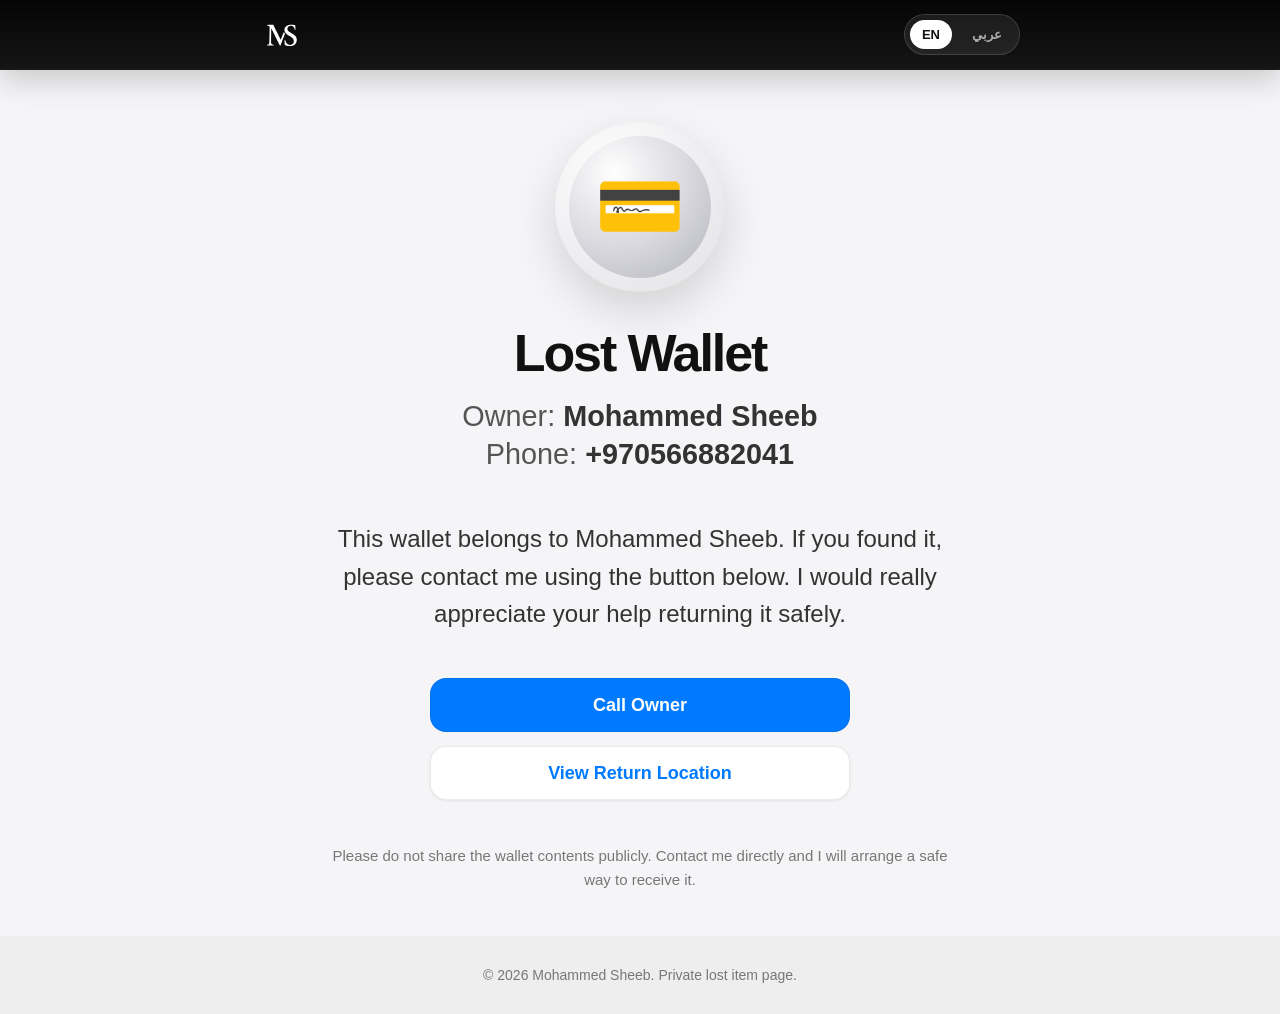
==== ms-wallet-9xA2kL/index.html @ 08179591 "Update index.html" ====
<!DOCTYPE html>
<html lang="en">
<head>
  <meta charset="UTF-8" />
  <meta name="viewport" content="width=device-width, initial-scale=1.0" />

  <title>Lost Wallet | Mohammed Sheeb</title>

  <meta name="robots" content="noindex, nofollow, noarchive" />
  <meta name="googlebot" content="noindex, nofollow, noarchive" />

  <link rel="icon" type="image/svg+xml" href="/assets/images/logos/Logo.svg" />
  <link rel="apple-touch-icon" href="/assets/images/logos/logo.png" />

  <style>
    *{
      margin:0;
      padding:0;
      box-sizing:border-box;
    }

    body{
      min-height:100vh;
      background:#f5f5f7;
      color:#111;
      font-family:-apple-system, BlinkMacSystemFont, "Segoe UI", Arial, sans-serif;
      line-height:1.6;
      overflow-x:hidden;
    }

    a{
      text-decoration:none;
      color:inherit;
    }

    header{
      width:100%;
      height:70px;
      background:linear-gradient(180deg, #050505, #151515);
      display:flex;
      align-items:center;
      justify-content:center;
      padding:0 20px;
      box-shadow:0 10px 30px rgba(0,0,0,.18);
      border-bottom:1px solid rgba(255,255,255,.08);
    }

    .header-inner{
      width:100%;
      max-width:760px;
      display:flex;
      align-items:center;
      justify-content:space-between;
      gap:16px;
      direction:ltr;
    }

    .logo-img{
      height:42px;
      width:auto;
      display:block;
      object-fit:contain;
      filter:brightness(0) invert(1);
    }

    .lang-switch{
      display:flex;
      align-items:center;
      gap:8px;
      direction:ltr;
      background:rgba(255,255,255,.08);
      border:1px solid rgba(255,255,255,.14);
      border-radius:999px;
      padding:5px;
      flex-shrink:0;
    }

    .lang-btn{
      border:0;
      border-radius:999px;
      padding:7px 12px;
      background:transparent;
      color:#aaa;
      font-size:13px;
      font-weight:700;
      cursor:pointer;
    }

    .lang-btn.active{
      background:#fff;
      color:#111;
    }

    .wallet-page{
      min-height:calc(100vh - 70px);
      display:flex;
      flex-direction:column;
      align-items:center;
      text-align:center;
      padding:52px 22px 0;
    }

    .wallet-icon{
      width:170px;
      height:170px;
      border-radius:50%;
      margin-bottom:34px;
      background:
        radial-gradient(circle at 35% 30%, #fff, #d9d9df 45%, #a9a9b2 100%);
      box-shadow:
        inset 0 0 0 14px rgba(255,255,255,.65),
        0 18px 45px rgba(0,0,0,.14);
      display:flex;
      align-items:center;
      justify-content:center;
      font-size:72px;
    }

    .wallet-title{
      font-size:clamp(2.1rem, 8vw, 3.25rem);
      line-height:1.05;
      font-weight:800;
      letter-spacing:-.04em;
      margin-bottom:16px;
      color:#111;
    }

    .wallet-info{
      font-size:clamp(1.22rem, 5vw, 1.8rem);
      line-height:1.35;
      color:#555;
      margin-bottom:46px;
    }

    .wallet-info strong{
      color:#333;
      font-weight:650;
    }

    .wallet-text{
      max-width:620px;
      font-size:clamp(1.12rem, 4.5vw, 1.5rem);
      line-height:1.55;
      color:#333;
      margin-bottom:28px;
    }

    .wallet-actions{
      width:100%;
      max-width:420px;
      display:grid;
      gap:14px;
      margin:18px auto 44px;
    }

    .wallet-btn{
      display:flex;
      align-items:center;
      justify-content:center;
      min-height:54px;
      border-radius:16px;
      font-size:18px;
      font-weight:750;
      border:1px solid rgba(0,0,0,.08);
    }

    .wallet-btn.call{
      background:#007aff;
      color:#fff;
    }

    .wallet-btn.location{
      background:#fff;
      color:#007aff;
      box-shadow:0 1px 3px rgba(0,0,0,.08);
    }

    .wallet-note{
      max-width:620px;
      font-size:15px;
      line-height:1.6;
      color:#777;
      margin-bottom:44px;
    }

    .wallet-footer{
      width:100vw;
      margin-left:calc(50% - 50vw);
      margin-right:calc(50% - 50vw);
      margin-top:auto;
      background:#eeeeef;
      padding:28px 22px calc(28px + env(safe-area-inset-bottom));
      text-align:center;
      color:#777;
      font-size:14px;
    }

    .wallet-footer-inner{
      width:100%;
      max-width:760px;
      margin:0 auto;
      text-align:center;
    }

    [dir="rtl"] .wallet-page,
    [dir="rtl"] .wallet-footer{
      direction:rtl;
    }

    [dir="rtl"] .wallet-title{
      letter-spacing:0;
    }

    @media(max-width:480px){
      header{
        height:64px;
        padding:0 16px;
      }

      .logo-img{
        height:38px;
      }

      .wallet-page{
        min-height:calc(100vh - 64px);
        padding:42px 22px 0;
      }

      .wallet-icon{
        width:150px;
        height:150px;
        font-size:62px;
      }

      .wallet-actions{
        margin-bottom:38px;
      }

      .lang-btn{
        padding:6px 10px;
        font-size:12px;
      }

      .wallet-footer{
        padding:26px 18px calc(26px + env(safe-area-inset-bottom));
      }
    }
  </style>
</head>

<body>
  <header>
    <div class="header-inner">
      <a href="/" aria-label="Mohammed Sheeb Home">
        <img src="/assets/images/logos/Logo.svg" alt="Mohammed Sheeb Logo" class="logo-img" />
      </a>

      <div class="lang-switch" aria-label="Language switcher">
        <button class="lang-btn" type="button" data-lang="en">EN</button>
        <button class="lang-btn" type="button" data-lang="ar">عربي</button>
      </div>
    </div>
  </header>

  <main class="wallet-page">
    <div class="wallet-icon">💳</div>

    <h1 class="wallet-title" data-i18n="title">Lost Wallet</h1>

    <div class="wallet-info">
      <span data-i18n="ownerLabel">Owner</span>:
      <strong>Mohammed Sheeb</strong><br />
      <span data-i18n="phoneLabel">Phone</span>:
      <strong>+970566882041</strong>
    </div>

    <p class="wallet-text" data-i18n="description">
      This wallet belongs to Mohammed Sheeb. If you found it, please contact me using the button below. I would really appreciate your help returning it safely.
    </p>

    <div class="wallet-actions">
      <a class="wallet-btn call" href="tel:+970566882041" data-i18n="callBtn">Call Owner</a>

      <a class="wallet-btn location" href="https://maps.app.goo.gl/KhEdy8MNBgiMYA698" target="_blank" rel="noopener noreferrer" data-i18n="locationBtn">
        View Return Location
      </a>
    </div>

    <p class="wallet-note" data-i18n="note">
      Please do not share the wallet contents publicly. Contact me directly and I will arrange a safe way to receive it.
    </p>

    <footer class="wallet-footer">
      <div class="wallet-footer-inner">
        <span data-i18n="footer">© 2026 Mohammed Sheeb. Private lost item page.</span>
      </div>
    </footer>
  </main>

  <script>
    const translations = {
      en: {
        title: "Lost Wallet",
        ownerLabel: "Owner",
        phoneLabel: "Phone",
        description: "This wallet belongs to Mohammed Sheeb. If you found it, please contact me using the button below. I would really appreciate your help returning it safely.",
        callBtn: "Call Owner",
        locationBtn: "View Return Location",
        note: "Please do not share the wallet contents publicly. Contact me directly and I will arrange a safe way to receive it.",
        footer: "© 2026 Mohammed Sheeb. Private lost item page."
      },
      ar: {
        title: "محفظة مفقودة",
        ownerLabel: "المالك",
        phoneLabel: "رقم الهاتف",
        description: "هذه المحفظة تعود إلى Mohammed Sheeb. إذا عثرت عليها، الرجاء التواصل معي من خلال الزر بالأسفل. أقدّر مساعدتك في إعادتها بأمان.",
        callBtn: "اتصل بالمالك",
        locationBtn: "عرض مكان التسليم",
        note: "الرجاء عدم نشر محتويات المحفظة. تواصل معي مباشرة وسأرتب طريقة آمنة لاستلامها.",
        footer: "© 2026 Mohammed Sheeb. صفحة خاصة لغرض مفقود."
      }
    };

    function setLanguage(lang) {
      const selected = translations[lang] ? lang : "en";

      document.documentElement.lang = selected;
      document.documentElement.dir = selected === "ar" ? "rtl" : "ltr";

      document.querySelectorAll("[data-i18n]").forEach((el) => {
        const key = el.getAttribute("data-i18n");
        el.textContent = translations[selected][key];
      });

      document.querySelectorAll(".lang-btn").forEach((btn) => {
        btn.classList.toggle("active", btn.dataset.lang === selected);
      });

      localStorage.setItem("walletLang", selected);
    }

    const savedLang = localStorage.getItem("walletLang");
    const deviceLang = navigator.language && navigator.language.toLowerCase().startsWith("ar")
      ? "ar"
      : "en";

    setLanguage(savedLang || deviceLang);

    document.querySelectorAll(".lang-btn").forEach((btn) => {
      btn.addEventListener("click", () => {
        setLanguage(btn.dataset.lang);
      });
    });
  </script>
</body>
</html>
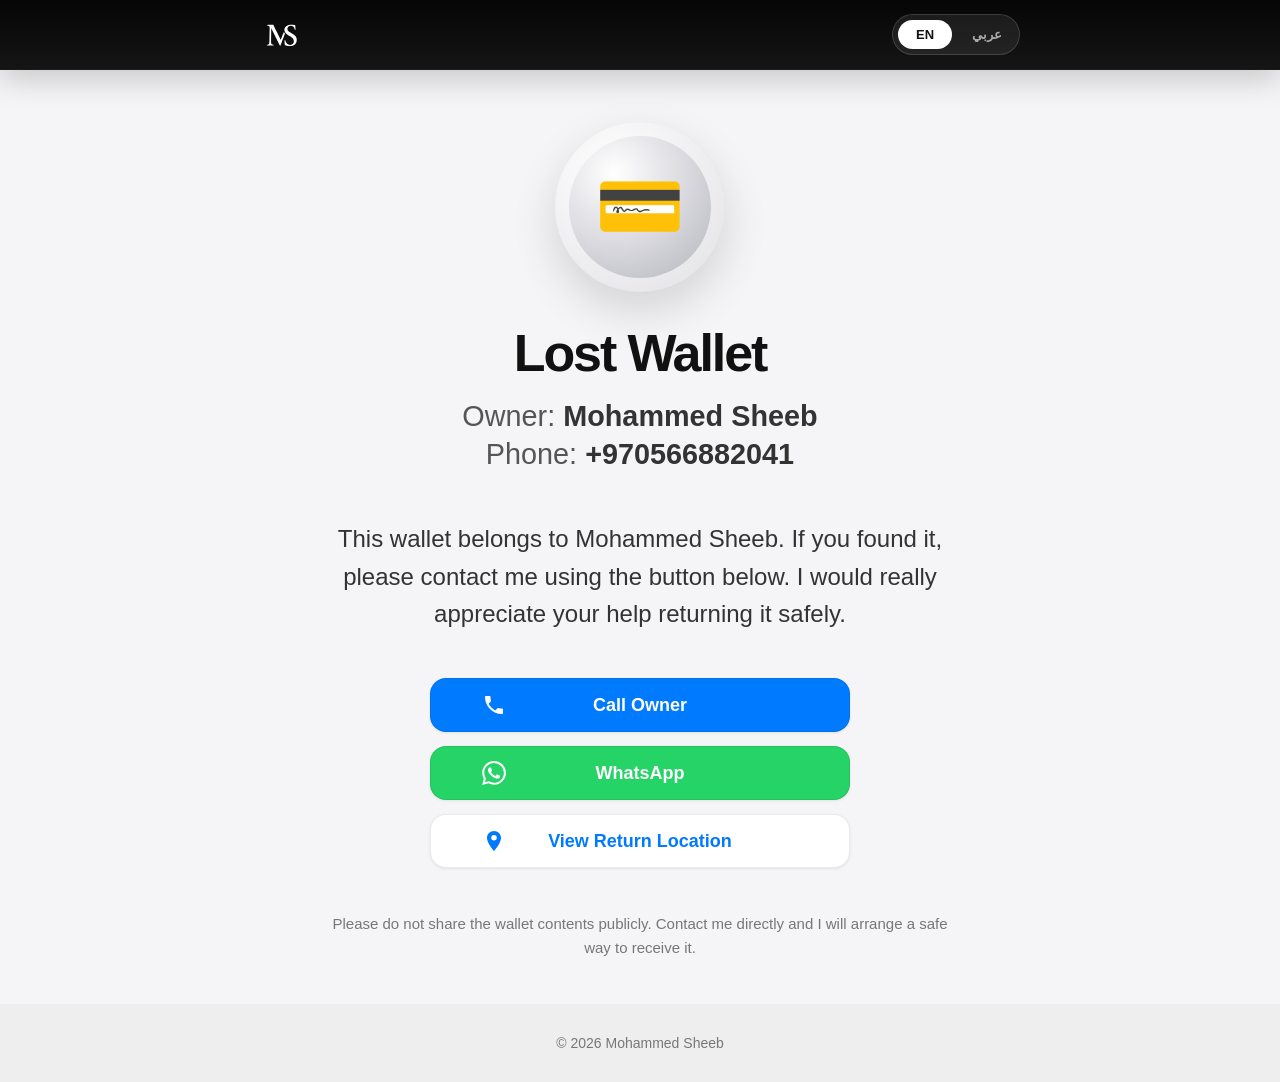
==== commit 4820bdc5: "Update index.html" ====
--- a/ms-wallet-9xA2kL/index.html
+++ b/ms-wallet-9xA2kL/index.html
@@ -2,7 +2,7 @@
 <html lang="en">
 <head>
   <meta charset="UTF-8" />
-  <meta name="viewport" content="width=device-width, initial-scale=1.0" />
+  <meta name="viewport" content="width=device-width, initial-scale=1.0, maximum-scale=1.0, user-scalable=no">
 
   <title>Lost Wallet | Mohammed Sheeb</title>
 
@@ -26,6 +26,7 @@
       font-family:-apple-system, BlinkMacSystemFont, "Segoe UI", Arial, sans-serif;
       line-height:1.6;
       overflow-x:hidden;
+      touch-action:manipulation;
     }
 
     a{
@@ -52,7 +53,7 @@
       align-items:center;
       justify-content:space-between;
       gap:16px;
-      direction:ltr;
+      direction:ltr !important;
     }
 
     .logo-img{
@@ -67,7 +68,7 @@
       display:flex;
       align-items:center;
       gap:8px;
-      direction:ltr;
+      direction:ltr !important;
       background:rgba(255,255,255,.08);
       border:1px solid rgba(255,255,255,.14);
       border-radius:999px;
@@ -79,11 +80,13 @@
       border:0;
       border-radius:999px;
       padding:7px 12px;
+      min-width:54px;
       background:transparent;
       color:#aaa;
       font-size:13px;
       font-weight:700;
       cursor:pointer;
+      text-align:center;
     }
 
     .lang-btn.active{
@@ -137,6 +140,14 @@
       font-weight:650;
     }
 
+    .phone-number{
+      direction:ltr !important;
+      unicode-bidi:isolate !important;
+      display:inline-block;
+      color:#333;
+      font-weight:650;
+    }
+
     .wallet-text{
       max-width:620px;
       font-size:clamp(1.12rem, 4.5vw, 1.5rem);
@@ -154,6 +165,7 @@
     }
 
     .wallet-btn{
+      position:relative;
       display:flex;
       align-items:center;
       justify-content:center;
@@ -162,6 +174,40 @@
       font-size:18px;
       font-weight:750;
       border:1px solid rgba(0,0,0,.08);
+      box-shadow:0 1px 3px rgba(0,0,0,.08);
+      padding:0 58px;
+      direction:ltr !important;
+      overflow:hidden;
+    }
+
+    .wallet-btn svg{
+      width:24px;
+      height:24px;
+      flex-shrink:0;
+    }
+
+    .btn-icon{
+      position:absolute;
+      left:48px;
+      top:50%;
+      transform:translateY(-50%);
+      display:flex;
+      align-items:center;
+      justify-content:center;
+      width:30px;
+      height:30px;
+      pointer-events:none;
+    }
+
+    .btn-text{
+      width:100%;
+      display:block;
+      text-align:center;
+      direction:inherit;
+    }
+
+    [dir="rtl"] .btn-text{
+      direction:rtl;
     }
 
     .wallet-btn.call{
@@ -169,10 +215,14 @@
       color:#fff;
     }
 
+    .wallet-btn.whatsapp{
+      background:#25d366;
+      color:#fff;
+    }
+
     .wallet-btn.location{
       background:#fff;
       color:#007aff;
-      box-shadow:0 1px 3px rgba(0,0,0,.08);
     }
 
     .wallet-note{
@@ -193,6 +243,7 @@
       text-align:center;
       color:#777;
       font-size:14px;
+      direction:ltr !important;
     }
 
     .wallet-footer-inner{
@@ -200,10 +251,11 @@
       max-width:760px;
       margin:0 auto;
       text-align:center;
-    }
-
-    [dir="rtl"] .wallet-page,
-    [dir="rtl"] .wallet-footer{
+      direction:ltr !important;
+      unicode-bidi:isolate !important;
+    }
+
+    [dir="rtl"] .wallet-page{
       direction:rtl;
     }
 
@@ -238,7 +290,16 @@
 
       .lang-btn{
         padding:6px 10px;
+        min-width:52px;
         font-size:12px;
+      }
+
+      .btn-icon{
+        left:42px;
+      }
+
+      .wallet-btn{
+        padding:0 54px;
       }
 
       .wallet-footer{
@@ -271,7 +332,7 @@
       <span data-i18n="ownerLabel">Owner</span>:
       <strong>Mohammed Sheeb</strong><br />
       <span data-i18n="phoneLabel">Phone</span>:
-      <strong>+970566882041</strong>
+      <strong class="phone-number">+970566882041</strong>
     </div>
 
     <p class="wallet-text" data-i18n="description">
@@ -279,10 +340,31 @@
     </p>
 
     <div class="wallet-actions">
-      <a class="wallet-btn call" href="tel:+970566882041" data-i18n="callBtn">Call Owner</a>
-
-      <a class="wallet-btn location" href="https://maps.app.goo.gl/KhEdy8MNBgiMYA698" target="_blank" rel="noopener noreferrer" data-i18n="locationBtn">
-        View Return Location
+      <a class="wallet-btn call" href="tel:+970566882041">
+        <span class="btn-icon">
+          <svg viewBox="0 0 24 24" fill="currentColor" aria-hidden="true">
+            <path d="M6.62 10.79c1.44 2.83 3.76 5.14 6.59 6.59l2.2-2.2c.27-.27.67-.36 1.02-.24 1.12.37 2.33.57 3.57.57.55 0 1 .45 1 1V20c0 .55-.45 1-1 1C10.61 21 3 13.39 3 4c0-.55.45-1 1-1h3.5c.55 0 1 .45 1 1 0 1.24.2 2.45.57 3.57.11.35.03.74-.25 1.02l-2.2 2.2z"/>
+          </svg>
+        </span>
+        <span class="btn-text" data-i18n="callBtn">Call Owner</span>
+      </a>
+
+      <a class="wallet-btn whatsapp" href="https://wa.me/message/LJ4ZSBIC6GZWL1" target="_blank" rel="noopener noreferrer">
+        <span class="btn-icon">
+          <svg viewBox="0 0 24 24" fill="currentColor" aria-hidden="true">
+            <path d="M20.52 3.48A11.86 11.86 0 0 0 12.08 0C5.56 0 .25 5.31.25 11.84c0 2.08.54 4.12 1.58 5.92L.15 24l6.39-1.67a11.84 11.84 0 0 0 5.54 1.41h.01c6.52 0 11.84-5.31 11.84-11.84 0-3.16-1.23-6.13-3.41-8.42zM12.09 21.74h-.01a9.82 9.82 0 0 1-5-1.37l-.36-.22-3.79.99 1.01-3.69-.24-.38a9.79 9.79 0 0 1-1.5-5.23c0-5.43 4.42-9.84 9.86-9.84a9.8 9.8 0 0 1 6.96 2.88 9.78 9.78 0 0 1 2.88 6.96c.02 5.43-4.4 9.9-9.81 9.9zm5.4-7.37c-.3-.15-1.76-.87-2.03-.97-.27-.1-.47-.15-.67.15-.2.3-.77.97-.94 1.17-.17.2-.35.22-.65.07-.3-.15-1.26-.46-2.4-1.47-.89-.79-1.49-1.77-1.66-2.07-.17-.3-.02-.46.13-.61.13-.13.3-.35.45-.52.15-.17.2-.3.3-.5.1-.2.05-.37-.02-.52-.07-.15-.67-1.61-.92-2.2-.24-.58-.49-.5-.67-.51h-.57c-.2 0-.52.07-.79.37-.27.3-1.04 1.02-1.04 2.48s1.07 2.88 1.22 3.08c.15.2 2.1 3.21 5.09 4.5.71.31 1.27.49 1.7.63.71.23 1.36.2 1.87.12.57-.09 1.76-.72 2.01-1.42.25-.7.25-1.29.17-1.42-.08-.13-.27-.2-.57-.35z"/>
+          </svg>
+        </span>
+        <span class="btn-text" data-i18n="whatsappBtn">WhatsApp</span>
+      </a>
+
+      <a class="wallet-btn location" href="https://maps.app.goo.gl/KhEdy8MNBgiMYA698" target="_blank" rel="noopener noreferrer">
+        <span class="btn-icon">
+          <svg viewBox="0 0 24 24" fill="currentColor" aria-hidden="true">
+            <path d="M12 2C8.13 2 5 5.13 5 9c0 5.25 7 13 7 13s7-7.75 7-13c0-3.87-3.13-7-7-7zm0 9.5A2.5 2.5 0 1 1 12 6a2.5 2.5 0 0 1 0 5.5z"/>
+          </svg>
+        </span>
+        <span class="btn-text" data-i18n="locationBtn">View Return Location</span>
       </a>
     </div>
 
@@ -292,7 +374,7 @@
 
     <footer class="wallet-footer">
       <div class="wallet-footer-inner">
-        <span data-i18n="footer">© 2026 Mohammed Sheeb. Private lost item page.</span>
+        <span>&copy; <span id="year"></span> Mohammed Sheeb</span>
       </div>
     </footer>
   </main>
@@ -305,9 +387,9 @@
         phoneLabel: "Phone",
         description: "This wallet belongs to Mohammed Sheeb. If you found it, please contact me using the button below. I would really appreciate your help returning it safely.",
         callBtn: "Call Owner",
+        whatsappBtn: "WhatsApp",
         locationBtn: "View Return Location",
-        note: "Please do not share the wallet contents publicly. Contact me directly and I will arrange a safe way to receive it.",
-        footer: "© 2026 Mohammed Sheeb. Private lost item page."
+        note: "Please do not share the wallet contents publicly. Contact me directly and I will arrange a safe way to receive it."
       },
       ar: {
         title: "محفظة مفقودة",
@@ -315,9 +397,9 @@
         phoneLabel: "رقم الهاتف",
         description: "هذه المحفظة تعود إلى Mohammed Sheeb. إذا عثرت عليها، الرجاء التواصل معي من خلال الزر بالأسفل. أقدّر مساعدتك في إعادتها بأمان.",
         callBtn: "اتصل بالمالك",
+        whatsappBtn: "واتساب",
         locationBtn: "عرض مكان التسليم",
-        note: "الرجاء عدم نشر محتويات المحفظة. تواصل معي مباشرة وسأرتب طريقة آمنة لاستلامها.",
-        footer: "© 2026 Mohammed Sheeb. صفحة خاصة لغرض مفقود."
+        note: "الرجاء عدم نشر محتويات المحفظة. تواصل معي مباشرة وسأرتب طريقة آمنة لاستلامها."
       }
     };
 
@@ -338,6 +420,8 @@
 
       localStorage.setItem("walletLang", selected);
     }
+
+    document.getElementById("year").textContent = new Date().getFullYear();
 
     const savedLang = localStorage.getItem("walletLang");
     const deviceLang = navigator.language && navigator.language.toLowerCase().startsWith("ar")
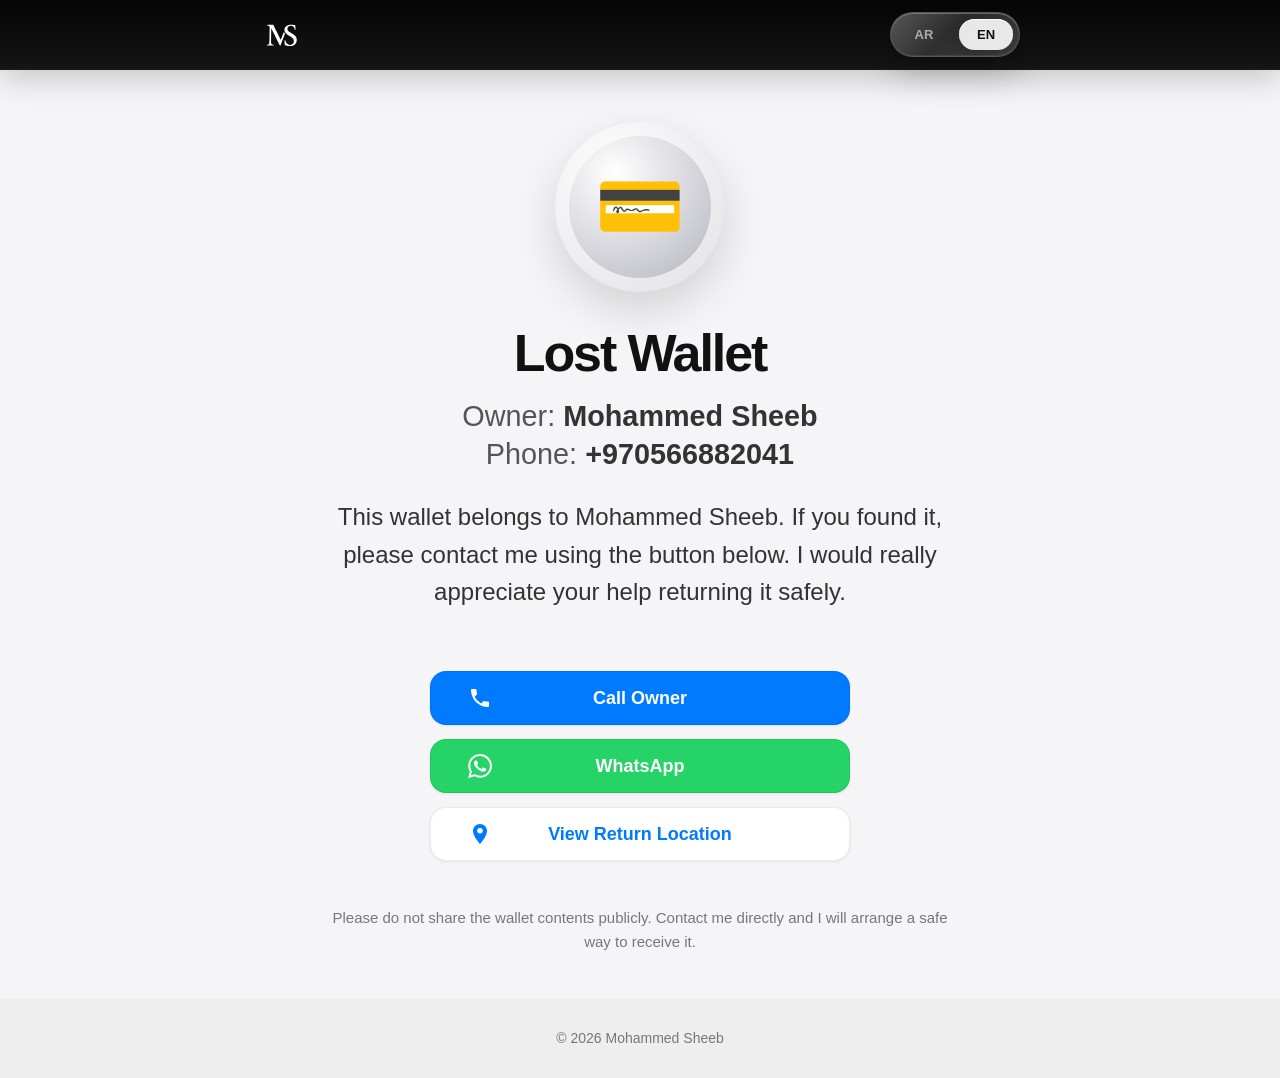
==== commit d6db0995: "Update index.html" ====
--- a/ms-wallet-9xA2kL/index.html
+++ b/ms-wallet-9xA2kL/index.html
@@ -65,33 +65,63 @@
     }
 
     .lang-switch{
+      position:relative;
       display:flex;
       align-items:center;
       gap:8px;
       direction:ltr !important;
-      background:rgba(255,255,255,.08);
-      border:1px solid rgba(255,255,255,.14);
+      padding:6px;
       border-radius:999px;
-      padding:5px;
       flex-shrink:0;
+      overflow:hidden;
+      background:rgba(255,255,255,.10);
+      border:1px solid rgba(255,255,255,.22);
+      box-shadow:
+        inset 0 1px 0 rgba(255,255,255,.28),
+        inset 0 -1px 0 rgba(255,255,255,.08),
+        0 12px 35px rgba(0,0,0,.28);
+      backdrop-filter:blur(22px) saturate(180%);
+      -webkit-backdrop-filter:blur(22px) saturate(180%);
+    }
+
+    .lang-switch::before{
+      content:"";
+      position:absolute;
+      inset:0;
+      border-radius:inherit;
+      background:
+        linear-gradient(135deg, rgba(255,255,255,.24), rgba(255,255,255,.04) 45%, rgba(255,255,255,.12));
+      pointer-events:none;
     }
 
     .lang-btn{
+      position:relative;
+      z-index:1;
       border:0;
       border-radius:999px;
-      padding:7px 12px;
+      padding:8px 13px;
       min-width:54px;
       background:transparent;
-      color:#aaa;
+      color:rgba(255,255,255,.58);
       font-size:13px;
-      font-weight:700;
+      font-weight:800;
       cursor:pointer;
       text-align:center;
+      transition:background .22s ease, color .22s ease, transform .12s ease, box-shadow .22s ease;
+    }
+
+    .lang-btn:active{
+      transform:scale(.94);
     }
 
     .lang-btn.active{
-      background:#fff;
+      background:rgba(255,255,255,.88);
       color:#111;
+      box-shadow:
+        inset 0 1px 0 rgba(255,255,255,.9),
+        0 6px 18px rgba(0,0,0,.22);
+      backdrop-filter:blur(14px);
+      -webkit-backdrop-filter:blur(14px);
     }
 
     .wallet-page{
@@ -132,7 +162,8 @@
       font-size:clamp(1.22rem, 5vw, 1.8rem);
       line-height:1.35;
       color:#555;
-      margin-bottom:46px;
+      margin-bottom:24px;
+      min-height:0;
     }
 
     .wallet-info strong{
@@ -154,6 +185,10 @@
       line-height:1.55;
       color:#333;
       margin-bottom:28px;
+      min-height:145px;
+      display:flex;
+      align-items:flex-start;
+      justify-content:center;
     }
 
     .wallet-actions{
@@ -161,7 +196,8 @@
       max-width:420px;
       display:grid;
       gap:14px;
-      margin:18px auto 44px;
+      margin:0 auto 44px;
+      flex-shrink:0;
     }
 
     .wallet-btn{
@@ -169,6 +205,7 @@
       display:flex;
       align-items:center;
       justify-content:center;
+      height:54px;
       min-height:54px;
       border-radius:16px;
       font-size:18px;
@@ -178,6 +215,7 @@
       padding:0 58px;
       direction:ltr !important;
       overflow:hidden;
+      white-space:nowrap;
     }
 
     .wallet-btn svg{
@@ -188,7 +226,7 @@
 
     .btn-icon{
       position:absolute;
-      left:48px;
+      left:34px;
       top:50%;
       transform:translateY(-50%);
       display:flex;
@@ -204,6 +242,7 @@
       display:block;
       text-align:center;
       direction:inherit;
+      white-space:nowrap;
     }
 
     [dir="rtl"] .btn-text{
@@ -231,6 +270,10 @@
       line-height:1.6;
       color:#777;
       margin-bottom:44px;
+      min-height:50px;
+      display:flex;
+      align-items:center;
+      justify-content:center;
     }
 
     .wallet-footer{
@@ -284,22 +327,32 @@
         font-size:62px;
       }
 
+      .wallet-info{
+        min-height:0;
+        margin-bottom:20px;
+      }
+
+      .wallet-text{
+        min-height:145px;
+      }
+
       .wallet-actions{
         margin-bottom:38px;
       }
 
       .lang-btn{
-        padding:6px 10px;
+        padding:7px 11px;
         min-width:52px;
         font-size:12px;
       }
 
       .btn-icon{
-        left:42px;
+        left:30px;
       }
 
       .wallet-btn{
-        padding:0 54px;
+        padding:0 50px;
+        font-size:17px;
       }
 
       .wallet-footer{
@@ -312,13 +365,13 @@
 <body>
   <header>
     <div class="header-inner">
-      <a href="/" aria-label="Mohammed Sheeb Home">
+      <a href="./" aria-label="Lost Wallet Page">
         <img src="/assets/images/logos/Logo.svg" alt="Mohammed Sheeb Logo" class="logo-img" />
       </a>
 
       <div class="lang-switch" aria-label="Language switcher">
+        <button class="lang-btn" type="button" data-lang="ar">AR</button>
         <button class="lang-btn" type="button" data-lang="en">EN</button>
-        <button class="lang-btn" type="button" data-lang="ar">عربي</button>
       </div>
     </div>
   </header>
@@ -330,7 +383,7 @@
 
     <div class="wallet-info">
       <span data-i18n="ownerLabel">Owner</span>:
-      <strong>Mohammed Sheeb</strong><br />
+      <strong data-i18n="ownerName">Mohammed Sheeb</strong><br />
       <span data-i18n="phoneLabel">Phone</span>:
       <strong class="phone-number">+970566882041</strong>
     </div>
@@ -349,7 +402,7 @@
         <span class="btn-text" data-i18n="callBtn">Call Owner</span>
       </a>
 
-      <a class="wallet-btn whatsapp" href="https://wa.me/message/LJ4ZSBIC6GZWL1" target="_blank" rel="noopener noreferrer">
+      <a class="wallet-btn whatsapp" href="https://wa.me/970566882041" target="_blank" rel="noopener noreferrer">
         <span class="btn-icon">
           <svg viewBox="0 0 24 24" fill="currentColor" aria-hidden="true">
             <path d="M20.52 3.48A11.86 11.86 0 0 0 12.08 0C5.56 0 .25 5.31.25 11.84c0 2.08.54 4.12 1.58 5.92L.15 24l6.39-1.67a11.84 11.84 0 0 0 5.54 1.41h.01c6.52 0 11.84-5.31 11.84-11.84 0-3.16-1.23-6.13-3.41-8.42zM12.09 21.74h-.01a9.82 9.82 0 0 1-5-1.37l-.36-.22-3.79.99 1.01-3.69-.24-.38a9.79 9.79 0 0 1-1.5-5.23c0-5.43 4.42-9.84 9.86-9.84a9.8 9.8 0 0 1 6.96 2.88 9.78 9.78 0 0 1 2.88 6.96c.02 5.43-4.4 9.9-9.81 9.9zm5.4-7.37c-.3-.15-1.76-.87-2.03-.97-.27-.1-.47-.15-.67.15-.2.3-.77.97-.94 1.17-.17.2-.35.22-.65.07-.3-.15-1.26-.46-2.4-1.47-.89-.79-1.49-1.77-1.66-2.07-.17-.3-.02-.46.13-.61.13-.13.3-.35.45-.52.15-.17.2-.3.3-.5.1-.2.05-.37-.02-.52-.07-.15-.67-1.61-.92-2.2-.24-.58-.49-.5-.67-.51h-.57c-.2 0-.52.07-.79.37-.27.3-1.04 1.02-1.04 2.48s1.07 2.88 1.22 3.08c.15.2 2.1 3.21 5.09 4.5.71.31 1.27.49 1.7.63.71.23 1.36.2 1.87.12.57-.09 1.76-.72 2.01-1.42.25-.7.25-1.29.17-1.42-.08-.13-.27-.2-.57-.35z"/>
@@ -384,6 +437,7 @@
       en: {
         title: "Lost Wallet",
         ownerLabel: "Owner",
+        ownerName: "Mohammed Sheeb",
         phoneLabel: "Phone",
         description: "This wallet belongs to Mohammed Sheeb. If you found it, please contact me using the button below. I would really appreciate your help returning it safely.",
         callBtn: "Call Owner",
@@ -394,8 +448,9 @@
       ar: {
         title: "محفظة مفقودة",
         ownerLabel: "المالك",
+        ownerName: "محمد شيب",
         phoneLabel: "رقم الهاتف",
-        description: "هذه المحفظة تعود إلى Mohammed Sheeb. إذا عثرت عليها، الرجاء التواصل معي من خلال الزر بالأسفل. أقدّر مساعدتك في إعادتها بأمان.",
+        description: "هذه المحفظة تعود إلى محمد شيب. إذا عثرت عليها، الرجاء التواصل معي من خلال الزر بالأسفل. أقدّر مساعدتك في إعادتها بأمان.",
         callBtn: "اتصل بالمالك",
         whatsappBtn: "واتساب",
         locationBtn: "عرض مكان التسليم",
@@ -417,18 +472,15 @@
       document.querySelectorAll(".lang-btn").forEach((btn) => {
         btn.classList.toggle("active", btn.dataset.lang === selected);
       });
-
-      localStorage.setItem("walletLang", selected);
     }
 
     document.getElementById("year").textContent = new Date().getFullYear();
 
-    const savedLang = localStorage.getItem("walletLang");
     const deviceLang = navigator.language && navigator.language.toLowerCase().startsWith("ar")
       ? "ar"
       : "en";
 
-    setLanguage(savedLang || deviceLang);
+    setLanguage(deviceLang);
 
     document.querySelectorAll(".lang-btn").forEach((btn) => {
       btn.addEventListener("click", () => {
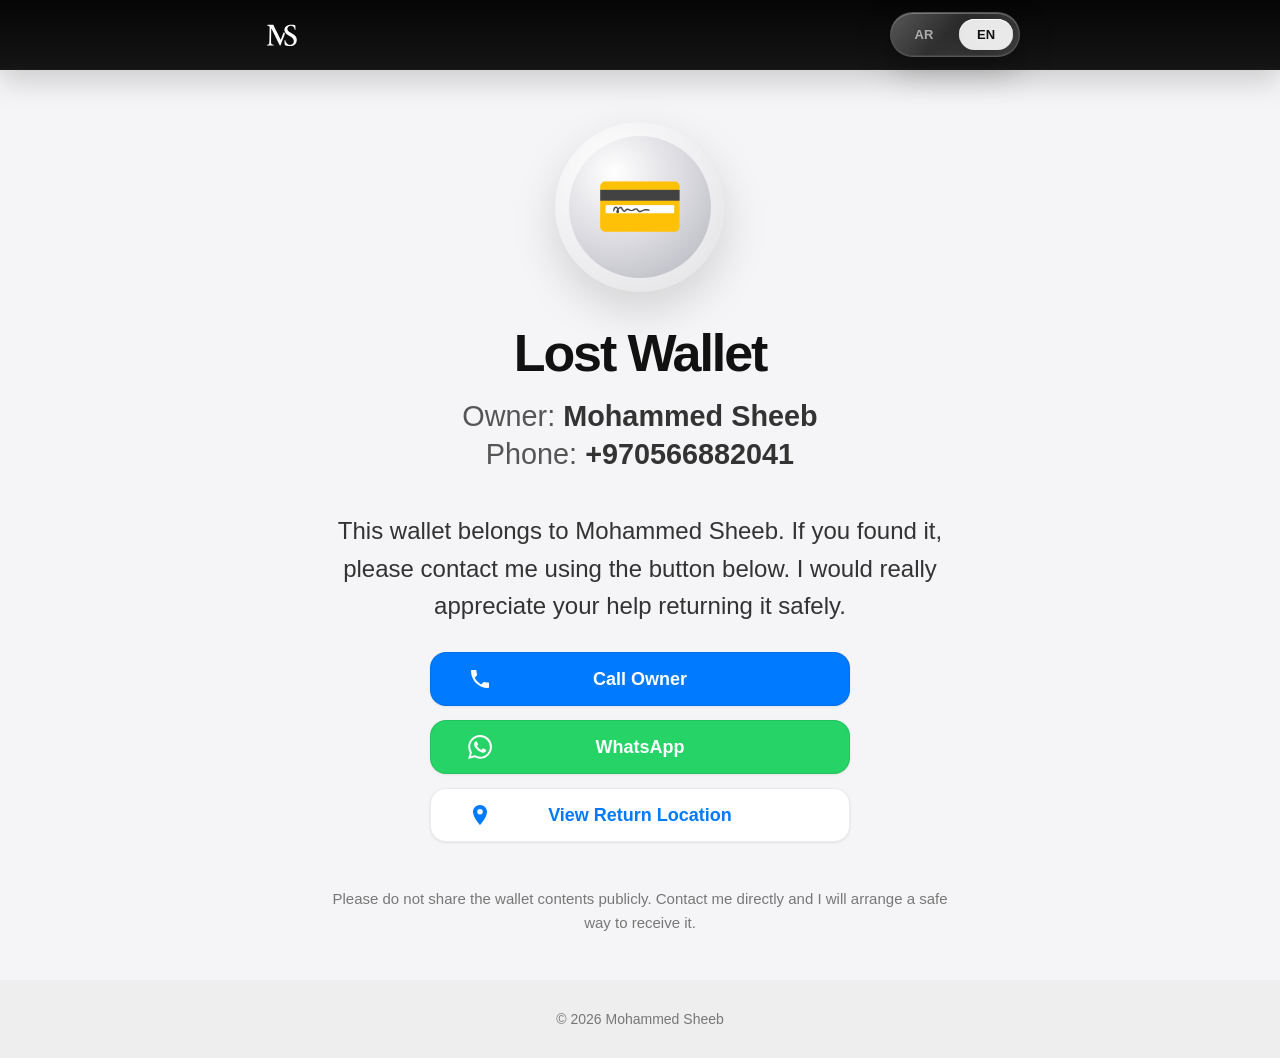
==== commit 2d89068a: "Update index.html" ====
--- a/ms-wallet-9xA2kL/index.html
+++ b/ms-wallet-9xA2kL/index.html
@@ -162,7 +162,7 @@
       font-size:clamp(1.22rem, 5vw, 1.8rem);
       line-height:1.35;
       color:#555;
-      margin-bottom:24px;
+      margin-bottom:38px;
       min-height:0;
     }
 
@@ -185,7 +185,7 @@
       line-height:1.55;
       color:#333;
       margin-bottom:28px;
-      min-height:145px;
+      min-height:110px;
       display:flex;
       align-items:flex-start;
       justify-content:center;
@@ -328,12 +328,12 @@
       }
 
       .wallet-info{
-        min-height:0;
-        margin-bottom:20px;
-      }
+  min-height:0;
+  margin-bottom:34px;
+}
 
       .wallet-text{
-        min-height:145px;
+        min-height:110px;
       }
 
       .wallet-actions{
